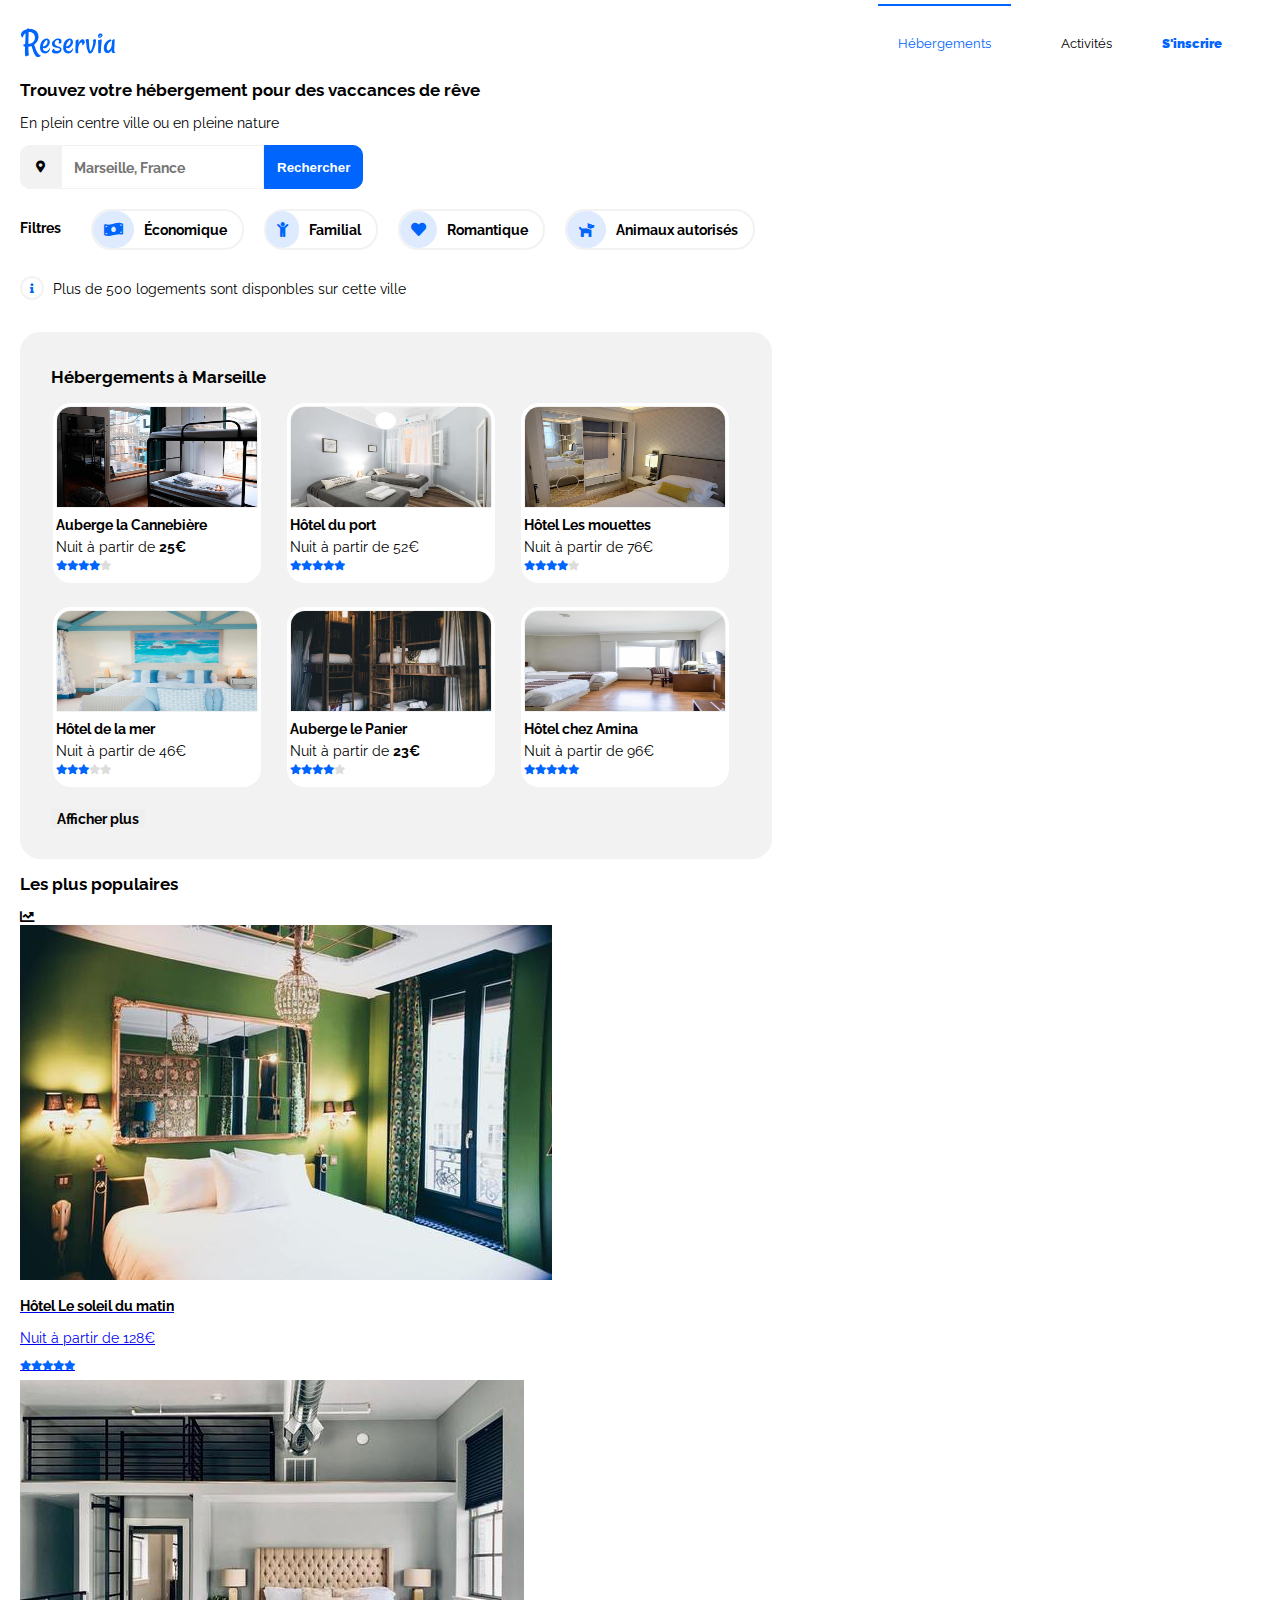
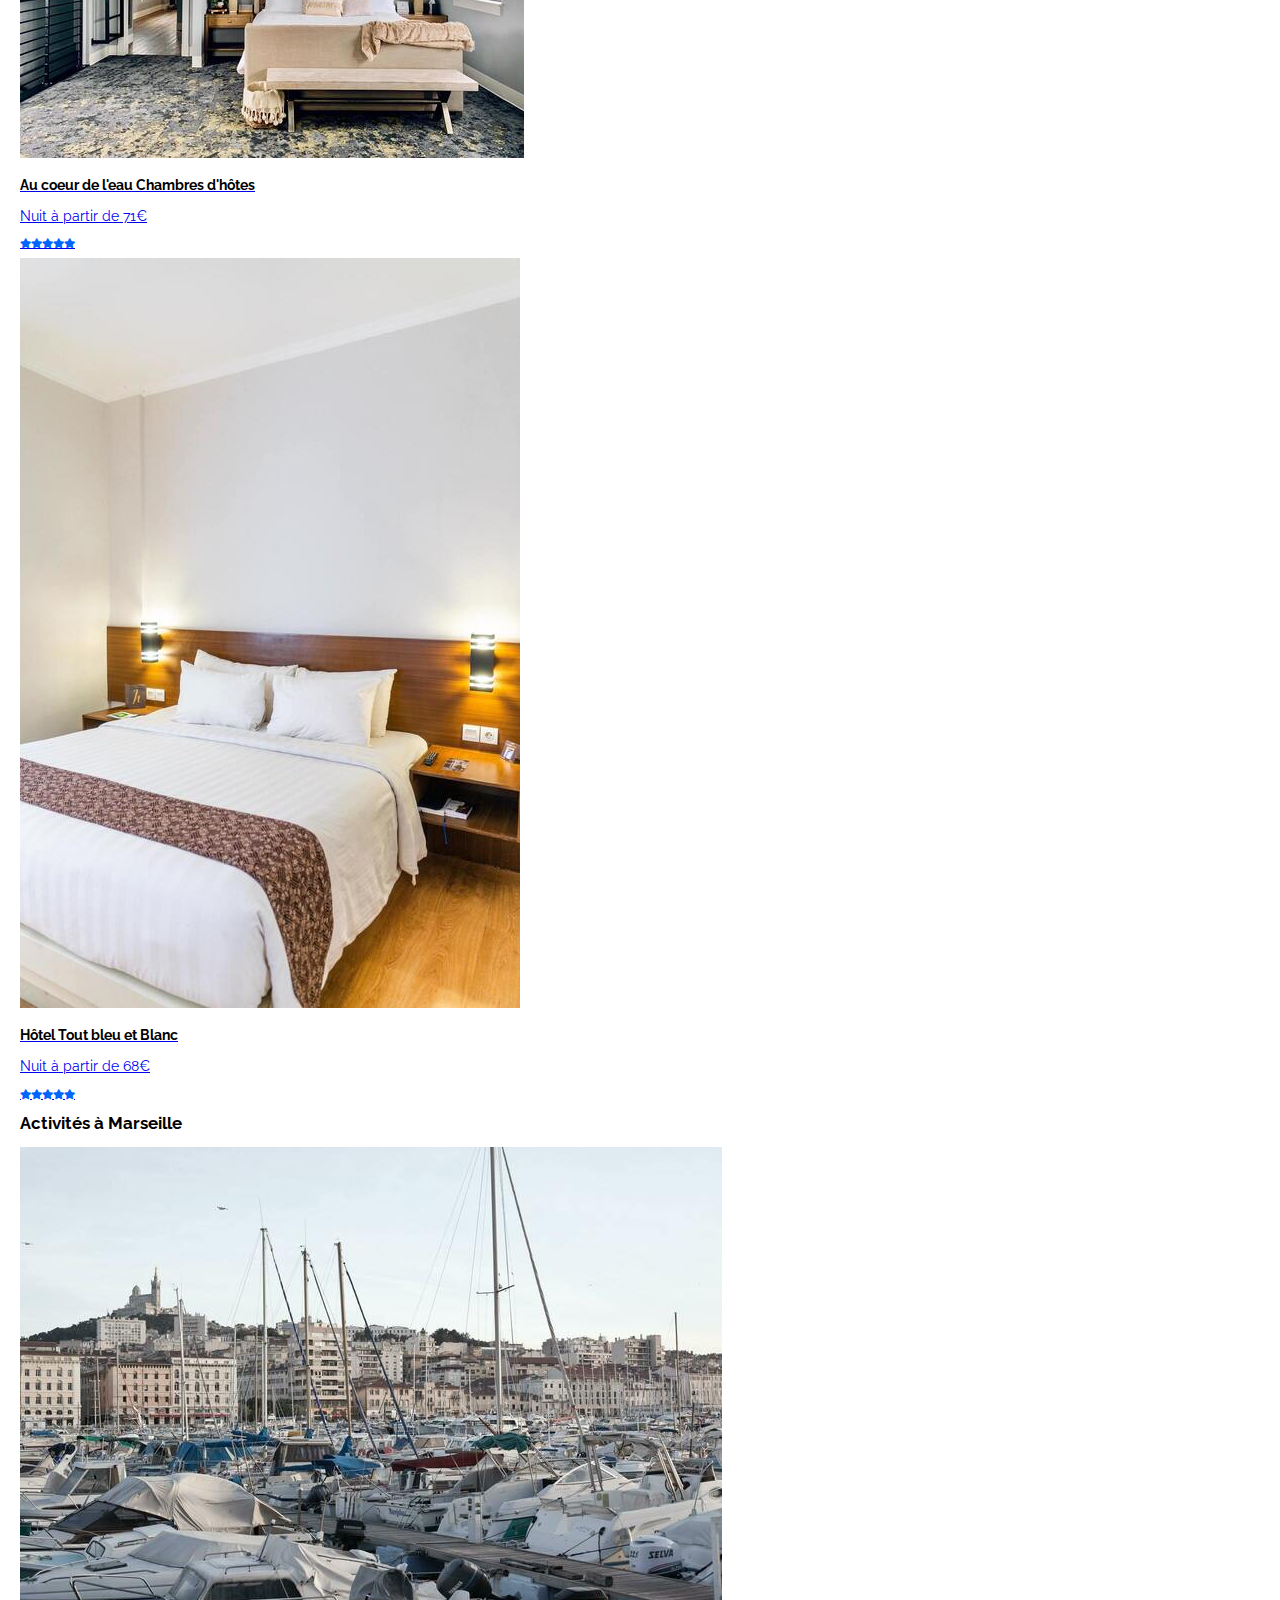
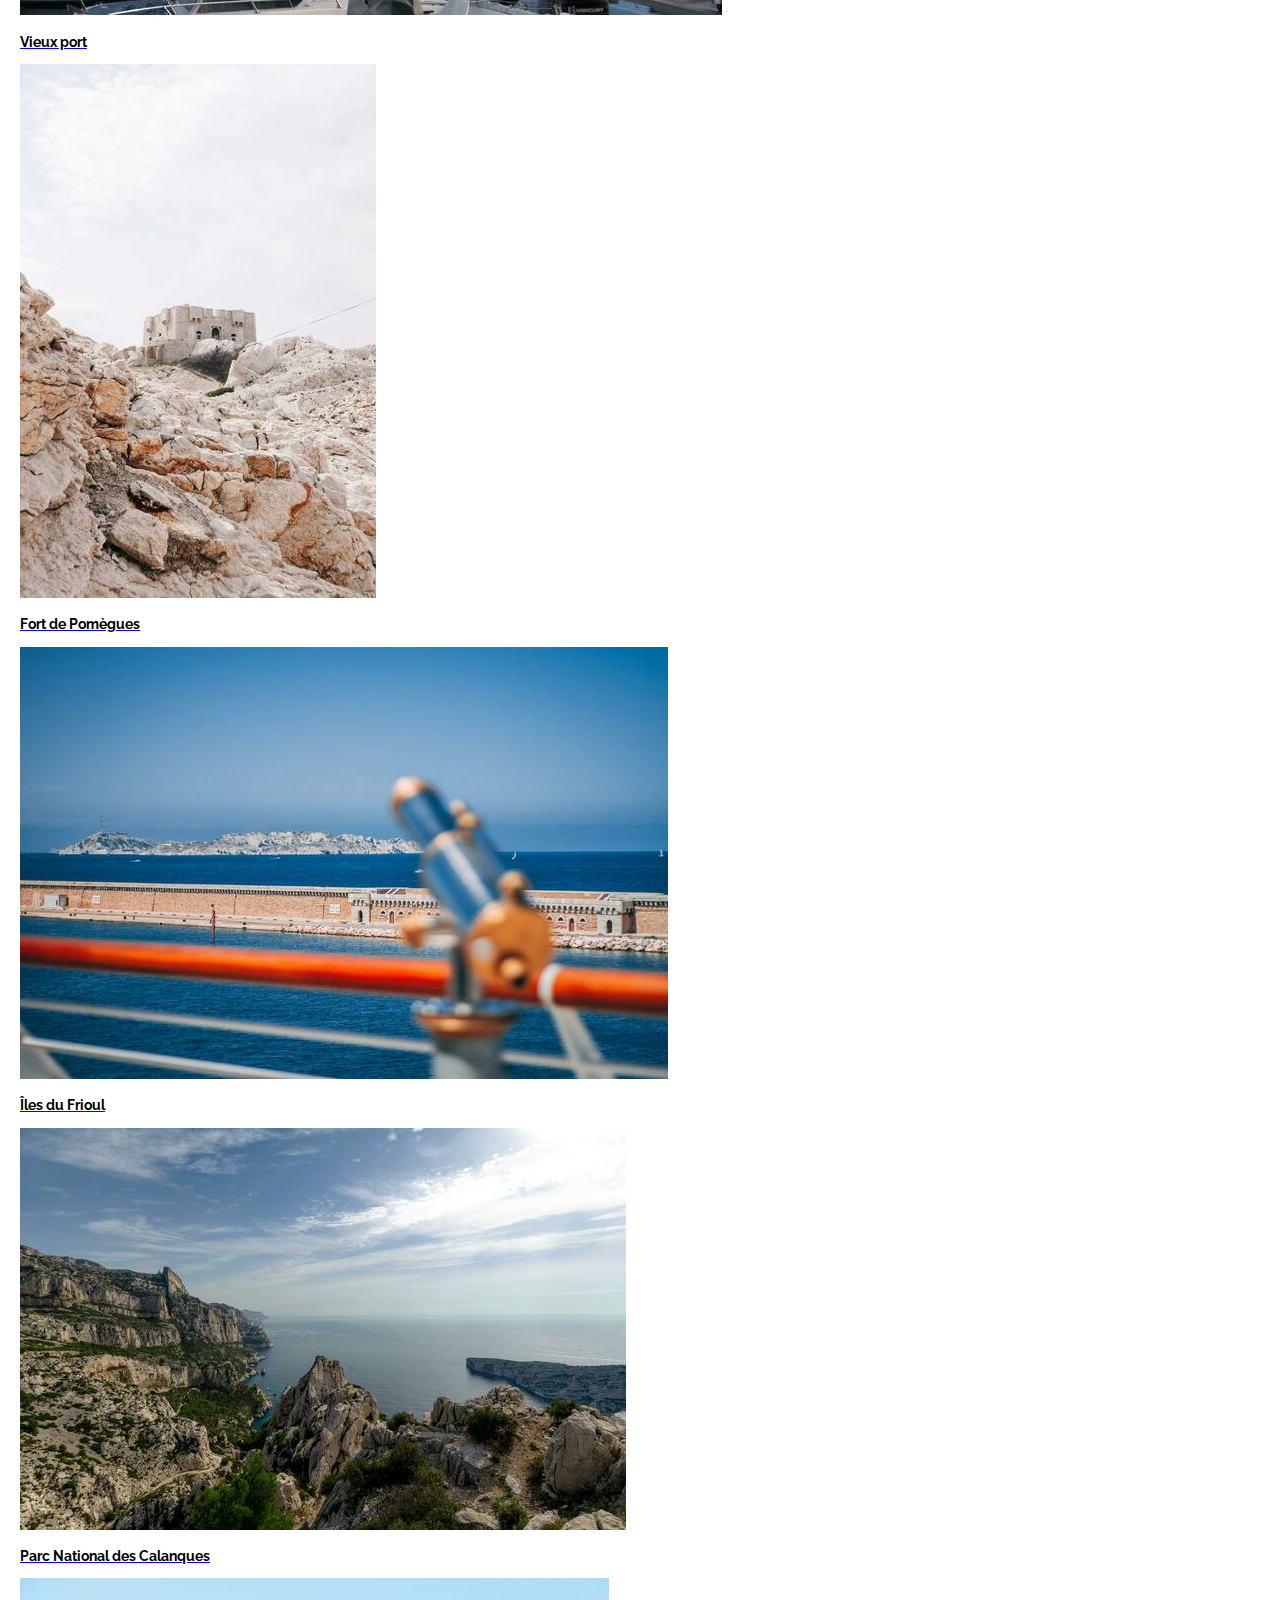
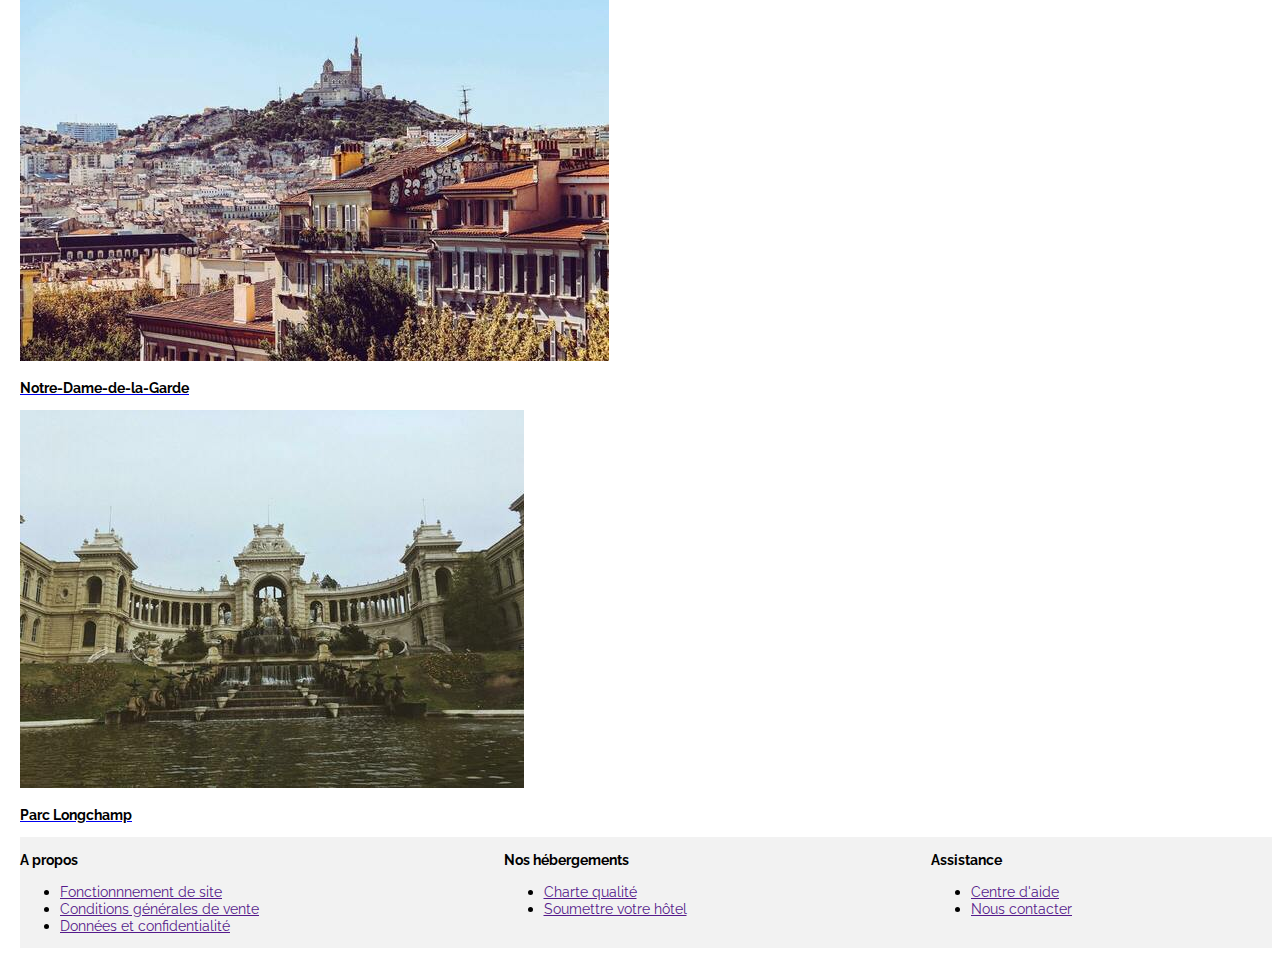
==== Reservia.html @ 2c07a1cc "modification css main" ====
<!DOCTYPE html>
<html lang="en">

<head>
	<meta charset="UTF-8">
	<meta http-equiv="X-UA-Compatible" content="IE=edge">
	<meta name="viewport" content="width=device-width, initial-scale=1.0">
	<link rel="stylesheet" href="https://fonts.googleapis.com/css2?family=Raleway:wght@400;700&display=swap">
	<link rel="stylesheet" href="/Reservia.css">
	<link rel="stylesheet" href="https://cdnjs.cloudflare.com/ajax/libs/font-awesome/5.15.3/css/all.min.css">

	<title>Reservia</title>
</head>

<body>
	<div class="corps">
		<!--cette balise va contenir ma navigation et ma section recherche-->
		<header>
			<nav>
				<a id="logo" href="#">
					<img src="images/logo/Reservia.svg" alt="logo-reservia" />
				</a>
				<ul>
					<li><a class="hebergements" href="#hebergements-a-marseille"> Hébergements </a></li>
					<li><a class="activites" href="#activites-a-marseille">Activités</a></li>
					<li><a class="subscribe" href="#"><strong>S'inscrire</strong></a></li>
				</ul>
			</nav>

			<section class="recherche">
				<h1>Trouvez votre hébergement pour des vaccances de rêve</h1>
				<p>En plein centre ville ou en pleine nature</p>
				<form class="formulaire" action="#">
					<i class="fas fa-map-marker-alt"></i>
					<input type="text" placeholder="Marseille, France">
					<button type="button">Rechercher</button>
				</form>
				<div class="filtres">
					<h2>Filtres</h2>
					<div class="formulaire-filtre">
						<button class="link-filtre" type="button">
							<i class="fas fa-money-bill-wave"></i>
							<span> &Eacute;conomique</span>
						</button>
						<button class="link-filtre" type="button">
							<i class="fas fa-child"></i>
							<span> Familial</span>
						</button>
						<button class="link-filtre" type="button">
							<i class="fas fa-heart"></i>
							<span> Romantique</span>
						</button>
						<button class="link-filtre" type="button">
							<i class="fas fa-dog"></i>
							<span>Animaux autorisés </span>
						</button>
					</div>
				</div>
				<div class="info">
					<i class="fas fa-info"></i>
					<p> Plus de 500 logements sont disponbles sur cette ville</p>
				</div>
			</section>
		</header>

		<!--cette balise va contenir mes hotels-->
		<main>
			<div class="les-hotels">
				<section class="hebergements-marseille">
					<h2 id="hebergements-a-marseille">Hébergements à Marseille</h2>
					<div class="hebergements-marseille-cartes">
						<a class="hebergements-marseille-item" href="#">
							<img src="images/hebergements/4_small/marcus-loke-WQJvWU_HZFo-unsplash.jpg"
								alt="auberge la cannebiere" />
							<div class="hebergements-marseille-contenu">
								<h3>Auberge la Cannebière</h3>
								<p>Nuit à partir de <strong>25€</strong></p>
								<div class="notation">
									<i class="fas fa-star"></i>
									<i class="fas fa-star"></i>
									<i class="fas fa-star"></i>
									<i class="fas fa-star"></i>
									<div class="link-notation">
										<i class="fas fa-star"></i>
									</div>
								</div>
							</div>
						</a>

						<a class="hebergements-marseille-item" href="#">
							<img src="images/hebergements/4_small/fred-kleber-gTbaxaVLvsg-unsplash.jpg"
								alt="hotel du port">

							<div class="hebergements-marseille-contenu">
								<h3>Hôtel du port </h3>
								<p>Nuit à partir de 52€</p>
								<div class="notation">
									<i class="fas fa-star"></i>
									<i class="fas fa-star"></i>
									<i class="fas fa-star"></i>
									<i class="fas fa-star"></i>
									<i class="fas fa-star"></i>
								</div>
							</div>
						</a>

						<a class="hebergements-marseille-item" href="#">
							<img src="images/hebergements/4_small/reisetopia-B8WIgxA_PFU-unsplash.jpg"
								alt="hotel les mouettes">
							<div class="hebergements-marseille-contenu">
								<h3>Hôtel Les mouettes</h3>
								<p>Nuit à partir de 76€</p>
								<div class="notation">
									<i class="fas fa-star"></i>
									<i class="fas fa-star"></i>
									<i class="fas fa-star"></i>
									<i class="fas fa-star"></i>
									<div class="link-notation">
										<i class="fas fa-star"></i>
									</div>
								</div>
							</div>
						</a>
						<a class="hebergements-marseille-item" href="#">
							<img src="images/hebergements/4_small/annie-spratt-Eg1qcIitAuA-unsplash.jpg"
								alt="hotel la mer">
							<div class="hebergements-marseille-contenu">
								<h3>Hôtel de la mer</h3>
								<p>Nuit à partir de 46€</p>
								<div class="notation">
									<i class="fas fa-star"></i>
									<i class="fas fa-star"></i>
									<i class="fas fa-star"></i>
									<div class="link-notation">
										<i class="fas fa-star"></i>
										<i class="fas fa-star"></i>
									</div>
								</div>
							</div>
						</a>
						<a class="hebergements-marseille-item" href="#">
							<img src="images/hebergements/4_small/nicate-lee-kT-ZyaiwBe0-unsplash.jpg"
								alt="auberge le panier">
							<div class="hebergements-marseille-contenu">
								<h3>Auberge le Panier</h3>
								<p>Nuit à partir de <strong>23€</strong></p>
								<div class="notation">
									<i class="fas fa-star"></i>
									<i class="fas fa-star"></i>
									<i class="fas fa-star"></i>
									<i class="fas fa-star"></i>
									<div class="link-notation">
										<i class="fas fa-star"></i>
									</div>
								</div>
							</div>
						</a>
						<a class="hebergements-marseille-item" href="#">
							<img src="images/hebergements/4_small/febrian-zakaria-M6S1WvfW68A-unsplash.jpg"
								alt="hotel amina">
							<div class="hebergements-marseille-contenu">
								<h3>Hôtel chez Amina</h3>
								<p>Nuit à partir de 96€</p>
								<div class="notation">
									<i class="fas fa-star"></i>
									<i class="fas fa-star"></i>
									<i class="fas fa-star"></i>
									<i class="fas fa-star"></i>
									<i class="fas fa-star"></i>
								</div>
							</div>
						</a>
					</div>
					<button class="afficher" type="button"> Afficher plus </button>
				</section>

				<aside class="populaires">
					<h2>Les plus populaires</h2>
					<i class="fas fa-chart-line"></i><br>
					<a class="populaires_item" href="#">
						<img src="images/hebergements/4_small/emile-guillemot-Bj_rcSC5XfE-unsplash.jpg"
							alt="soleil du matin">
						<div class="populaires-contenu">
							<h3>Hôtel Le soleil du matin</h3>
							<p>Nuit à partir de 128€</p>
							<div class="notation">
								<i class="fas fa-star"></i>
								<i class="fas fa-star"></i>
								<i class="fas fa-star"></i>
								<i class="fas fa-star"></i>
								<i class="fas fa-star"></i>
							</div>
						</div>
					</a>
					<a class="populaires_item" href="#">
						<img src="images/hebergements/4_small/aw-creative-VGs8z60yT2c-unsplash.jpg"
							alt="coeur de l'eau chambres">
						<div class="populaires-contenu">
							<h3>Au coeur de l'eau Chambres d'hôtes</h3>
							<p>Nuit à partir de 71€</p>
							<div class="notation">
								<i class="fas fa-star"></i>
								<i class="fas fa-star"></i>
								<i class="fas fa-star"></i>
								<i class="fas fa-star"></i>
								<i class="fas fa-star"></i>
							</div>
						</div>
					</a>
					<a class="populaires_item" href="#">
						<img src="images/hebergements/4_small/febrian-zakaria-sjvU0THccQA-unsplash.jpg"
							alt="hotel bleu et blanc">
						<div class="populaires-contenu">
							<h3>Hôtel Tout bleu et Blanc</h3>
							<P>Nuit à partir de 68€</P>
							<div class="notation">
								<i class="fas fa-star"></i>
								<i class="fas fa-star"></i>
								<i class="fas fa-star"></i>
								<i class="fas fa-star"></i>
								<i class="fas fa-star"></i>
							</div>
						</div>
					</a>
				</aside>
			</div>

			<section class="activites-marseille">
				<h2 id="activites-a-marseille">Activités à Marseille</h2>
				<div class="activites-marseille-cartes">
					<a class="activites-marseille-item" href="#">
						<img src="images/activites/4_small/reno-laithienne-QUgJhdY5Fyk-unsplash.jpg" alt="vieux port">
						<h3>Vieux port</h3>
					</a>
					<a class="activites-marseille-item" href="#">
						<img src="images/activites/4_small/paul-hermann-QFTrLdQIRhI-unsplash.jpg"
							alt="fort de pomegues">
						<h3>Fort de Pomègues</h3>
					</a>
					<a class="activites-marseille-item" href="#">
						<img src="images/activites/4_small/kevin-hikari-rV_Qd1l-VXg-unsplash.jpg" alt="iles du frioul">
						<h3>Îles du Frioul</h3>
					</a>
					<a class="activites-marseille-item" href="#"><img
							src="images/activites/4_small/kilyan-sockalingum-NR8-cBCN3aI-unsplash.jpg"
							alt="parc des calanques">
						<h3>Parc National des Calanques</h3>
					</a>
					<a class="activites-marseille-item" href="#">
						<img src="images/activites/4_small/florian-wehde-xW9e8gdotxI-unsplash.jpg"
							alt="dame de la garde">
						<h3>Notre-Dame-de-la-Garde</h3>
					</a>
					<a class="activites-marseille-item" href="#">
						<img src="images/activites/4_small/lena-paulin-wH2-EJoDcV0-unsplash.jpg" alt="parc longchamp">
						<h3>Parc Longchamp</h3>
					</a>
				</div>
			</section>
		</main>


		<footer>
			<div class="a-propos">
				<h3>A propos</h3>
				<ul>
					<li><a href="">Fonctionnnement de site</a></li>
					<li><a href="">Conditions générales de vente</a></li>
					<li><a href="">Données et confidentialité</a></li>
				</ul>
			</div>
			<div class="nos-hebergements">
				<h3> Nos hébergements</h3>
				<ul>
					<li><a href="">Charte qualité</a></li>
					<li><a href="">Soumettre votre hôtel</a></li>
				</ul>
			</div>
			<div class="assistance">
				<h3>Assistance</h3>
				<ul>
					<li><a href="">Centre d'aide</a></li>
					<li><a href="">Nous contacter</a></li>
				</ul>
			</div>
		</footer>
	</div>
</body>

</html>
---- Reservia.css ----
/*definition de la police*/
body
{
    font-family: 'Raleway', sans-serif;
    font-size: 0.9em;
    margin-left: 20px;
    width: ;
}
 
/*header*/
nav
{
  display: flex;
  justify-content: space-between;
  margin-top: 20px;
}

nav ul
{ 
    list-style-type:none;
    display: flex;
}
nav li
{   
    margin-right: 50px;
}
.hebergements
{   
    font-size: 0.9em;
    color:  #0065FC ;
    text-decoration: none;
    border-top: solid #0065FC 2px;
    padding: 30px 20px 0px 20px;     
}
.activites
{ 
     font-size: 0.9em;
     color: black;
     text-decoration: none;
}
.subscribe
{   
    font-size: 0.9em;
    color:  #0065FC;
    font-weight: bold;
    text-decoration: none;
}
h1, h2
{   color: black;
    font-size: 1.2em;
}
 header h2, h3
{
    color: black;
    font-size: 1em;
}
.formulaire
{
    display: flex;
    justify-content:start;
}
.formulaire i
{   
     font-size: 12px;
     border: solid 1px #F2F2F2;
     border-radius: 10px 0px 0px 10px;
     padding: 15px;
     background-color: #F2F2F2;
     margin-right: 0px;
}
.recherche input
{   font-family: 'Raleway', sans-serif;
    font-size: 1em;
    font-weight: bold;
    border: solid 1px #F2F2F2;
    border-radius: 0px;
    padding: 12px;
    color: black; 
}
.formulaire button
{   font-weight: bold;
    color: white;
    border: 1px solid #0065FC; 
    border-radius: 0px 10px 10px 0px;
    background-color: #0065FC;
    padding: 12px;
}
.filtres
{
    display: flex;
    justify-content: start;
    margin-top: 20px;    
}
header h2
{
    margin-top:10px;
    margin-right: 30px;
}
.formulaire-filtre
{
   display: flex;
   justify-content: flex-start;  
 
}
.formulaire-filtre :hover
{
   color:darkmagenta;
   background-color:powderblue;
}

.formulaire-filtre i
{
    font-size: 15px;
    color:  #0065FC;
    border: solid 1px  #DEEBFF;
    border-radius: 20px;
    padding: 10px;
    background-color: #DEEBFF;   
}

.link-filtre 
{  
    font-family: 'Raleway', sans-serif;
    display: flex;
    margin-right: 20px;
    font-weight: bold;
    font-size: 1em;
    background-color: white;
    border: 2px solid #F2F2F2  ;
    border-radius: 20px; 
    padding: 0px;    
}
.link-filtre span
{
    padding: 10px 15px 10px 10px;
}

.info i
{  
     display: inline-block;
     vertical-align: bottom;
     margin-right: 5px;
     margin-bottom: 12px;
    color: #0065FC;
    font-size: 10px;
    border: 2px #F2F2F2 solid; 
    border-radius: 20px;
    padding: 5px 8px 5px 8px;  
}
.info p
{
    display: inline-block;
    vertical-align: bottom;
    margin-top: 30px;
}

/*main*/
.hebergements-marseille
{   margin-top: 20px;
    border: 1px #F2F2F2 solid;
    border-radius: 20px;
    width: 700px;
    background-color:  #F2F2F2;
    padding: 20px 20px 30px 30px;

}
.hebergements-marseille-cartes
{
    display: flex;
    flex-wrap: wrap;
    justify-content: space-between;
    align-content: space-between;
    width: 700px;
}
.afficher
{   font-family: 'Raleway', sans-serif;
    font-weight: bold;
    border: none;
    font-size: 1em;
}
.hebergements-marseille-item
{   
    margin-right: 20px;
    text-decoration: none;
    border: solid 2px #F2F2F2;
    border-radius: 20px;
    padding: 3px;
    margin-bottom: 20px;
    background-color: white;

}
.hebergements-marseille-item img
{
    width: 200px;
    height: 100px;
    border: 1px #F2F2F2 solid;
    border-radius: 15px 15px 0px 0px;

}
.hebergements-marseille-contenu
{   
    font-family: 'Raleway', sans-serif;;
    color: black;
}
.hebergements-marseille-contenu h3
{  
    margin-top: 5px;
    margin-bottom: 5px;
}
.hebergements-marseille-contenu p
{   
    margin-top: 5px;
    margin-bottom: 5px;
}
.notation
{   display: flex;
    justify-content: flex-start;
    margin-bottom: 10px;
    color:#0065FC;
    font-size: 10px;
}
.link-notation
{   display: flex;
    justify-content: flex-start;
    color: #dddddd;  
}

/*footer*/
footer
{  
    background-color: #F2F2F2;
    display: flex;
    justify-content: space-between;
    align-items:flex-start;
    padding-right: 200px;
}
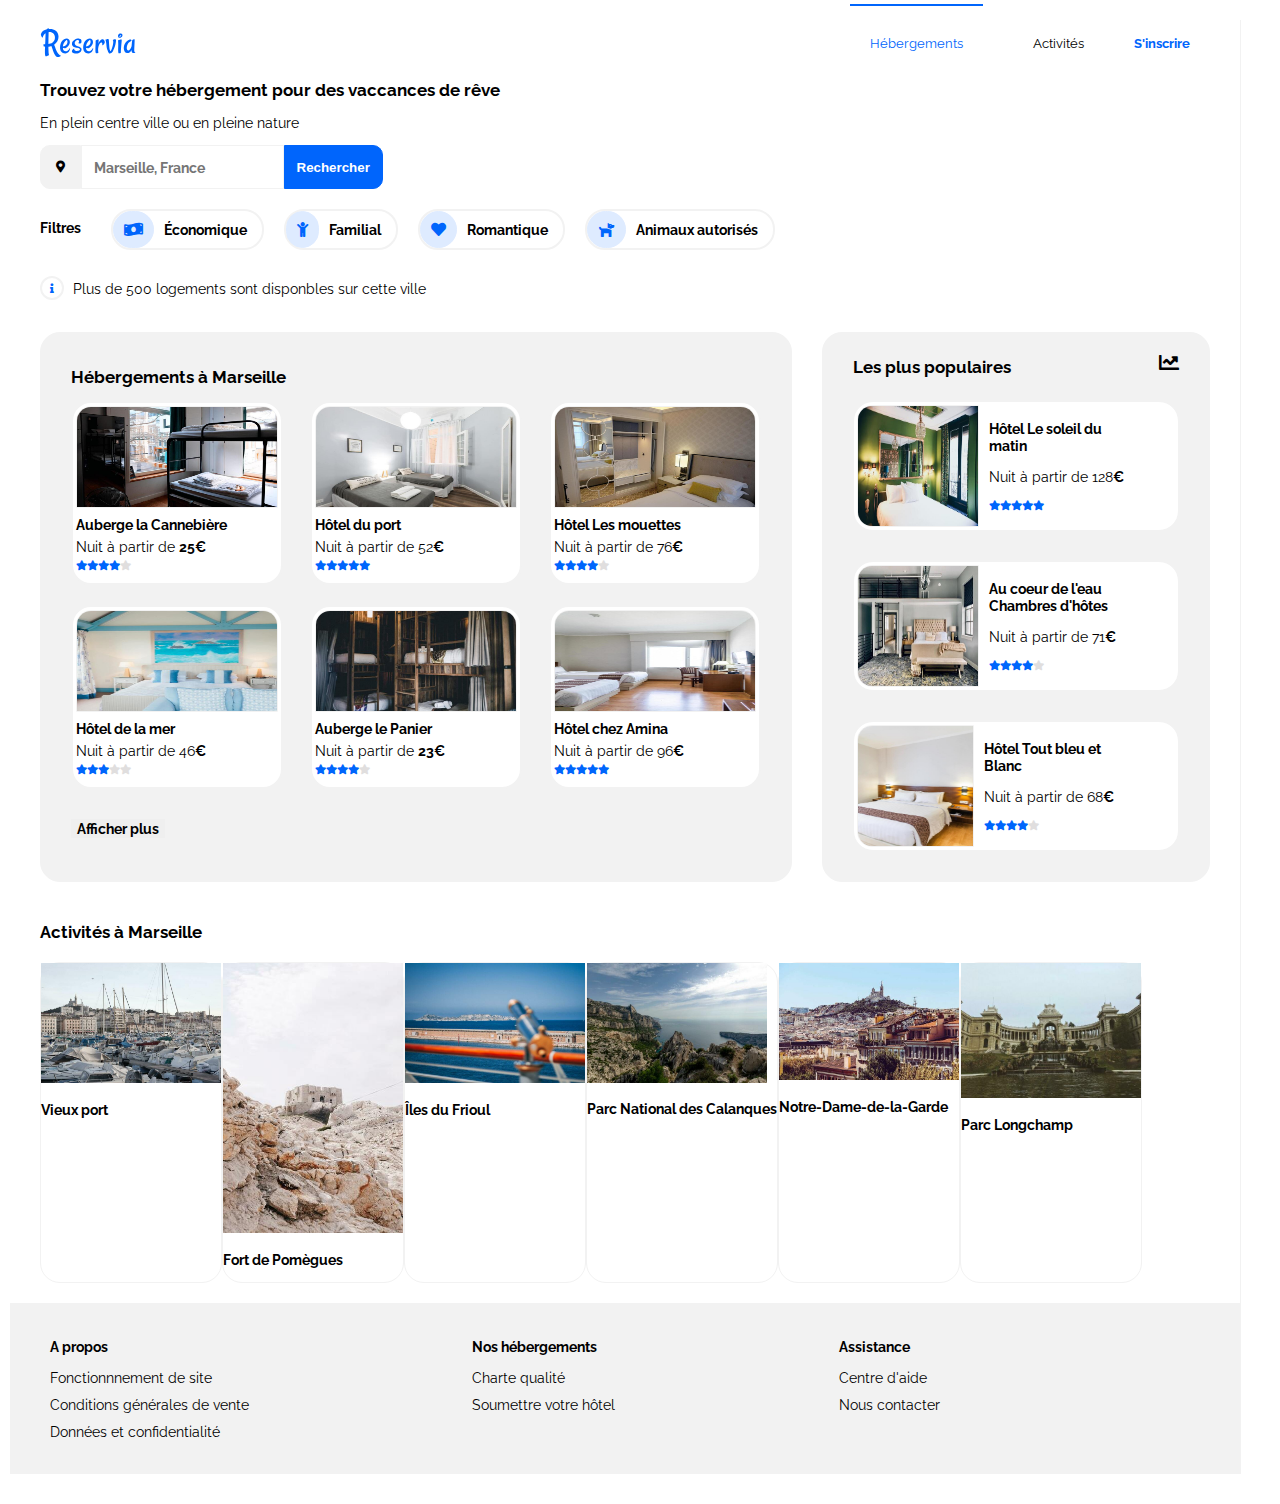
==== commit aab61d56: "modification css footer" ====
--- a/Reservia.html
+++ b/Reservia.html
@@ -93,7 +93,7 @@
 
 							<div class="hebergements-marseille-contenu">
 								<h3>Hôtel du port </h3>
-								<p>Nuit à partir de 52€</p>
+								<p>Nuit à partir de 52<strong>€</strong></p>
 								<div class="notation">
 									<i class="fas fa-star"></i>
 									<i class="fas fa-star"></i>
@@ -109,7 +109,7 @@
 								alt="hotel les mouettes">
 							<div class="hebergements-marseille-contenu">
 								<h3>Hôtel Les mouettes</h3>
-								<p>Nuit à partir de 76€</p>
+								<p>Nuit à partir de 76<strong>€</strong></p>
 								<div class="notation">
 									<i class="fas fa-star"></i>
 									<i class="fas fa-star"></i>
@@ -126,7 +126,7 @@
 								alt="hotel la mer">
 							<div class="hebergements-marseille-contenu">
 								<h3>Hôtel de la mer</h3>
-								<p>Nuit à partir de 46€</p>
+								<p>Nuit à partir de 46<strong>€</strong></p>
 								<div class="notation">
 									<i class="fas fa-star"></i>
 									<i class="fas fa-star"></i>
@@ -160,7 +160,7 @@
 								alt="hotel amina">
 							<div class="hebergements-marseille-contenu">
 								<h3>Hôtel chez Amina</h3>
-								<p>Nuit à partir de 96€</p>
+								<p>Nuit à partir de 96<strong>€</strong></p>
 								<div class="notation">
 									<i class="fas fa-star"></i>
 									<i class="fas fa-star"></i>
@@ -175,14 +175,16 @@
 				</section>
 
 				<aside class="populaires">
-					<h2>Les plus populaires</h2>
-					<i class="fas fa-chart-line"></i><br>
-					<a class="populaires_item" href="#">
+					<div class="link-populaires">
+						<h2>Les plus populaires</h2>
+						<i class="fas fa-chart-line"></i>
+					</div>
+					<a class="populaires-item" href="#">
 						<img src="images/hebergements/4_small/emile-guillemot-Bj_rcSC5XfE-unsplash.jpg"
 							alt="soleil du matin">
 						<div class="populaires-contenu">
 							<h3>Hôtel Le soleil du matin</h3>
-							<p>Nuit à partir de 128€</p>
+							<p>Nuit à partir de 128<strong>€</strong></p>
 							<div class="notation">
 								<i class="fas fa-star"></i>
 								<i class="fas fa-star"></i>
@@ -192,33 +194,37 @@
 							</div>
 						</div>
 					</a>
-					<a class="populaires_item" href="#">
+					<a class="populaires-item" href="#">
 						<img src="images/hebergements/4_small/aw-creative-VGs8z60yT2c-unsplash.jpg"
 							alt="coeur de l'eau chambres">
 						<div class="populaires-contenu">
 							<h3>Au coeur de l'eau Chambres d'hôtes</h3>
-							<p>Nuit à partir de 71€</p>
+							<p>Nuit à partir de 71<strong>€</strong></p>
 							<div class="notation">
 								<i class="fas fa-star"></i>
 								<i class="fas fa-star"></i>
 								<i class="fas fa-star"></i>
 								<i class="fas fa-star"></i>
-								<i class="fas fa-star"></i>
+								<div class="link-notation">
+									<i class="fas fa-star"></i>
+								</div>
 							</div>
 						</div>
 					</a>
-					<a class="populaires_item" href="#">
+					<a class="populaires-item" href="#">
 						<img src="images/hebergements/4_small/febrian-zakaria-sjvU0THccQA-unsplash.jpg"
 							alt="hotel bleu et blanc">
 						<div class="populaires-contenu">
 							<h3>Hôtel Tout bleu et Blanc</h3>
-							<P>Nuit à partir de 68€</P>
+							<P>Nuit à partir de 68<strong>€</strong></P>
 							<div class="notation">
 								<i class="fas fa-star"></i>
 								<i class="fas fa-star"></i>
 								<i class="fas fa-star"></i>
 								<i class="fas fa-star"></i>
-								<i class="fas fa-star"></i>
+								<div class="link-notation">
+									<i class="fas fa-star"></i>
+								</div>
 							</div>
 						</div>
 					</a>
--- a/Reservia.css
+++ b/Reservia.css
@@ -4,7 +4,10 @@
     font-family: 'Raleway', sans-serif;
     font-size: 0.9em;
     margin-left: 20px;
-    width: ;
+    width: 1200px;
+    border-right: 1px solid #F2F2F2; 
+    margin: auto; 
+      
 }
  
 /*header*/
@@ -155,13 +158,26 @@
 }
 
 /*main*/
+.les-hotels
+{
+    display: flex;
+    justify-content: start;
+    
+}
+strong
+{
+    font-weight: bold;
+}
 .hebergements-marseille
-{   margin-top: 20px;
+{  
+    flex: 2;
+    margin-top: 20px;
     border: 1px #F2F2F2 solid;
     border-radius: 20px;
-    width: 700px;
     background-color:  #F2F2F2;
-    padding: 20px 20px 30px 30px;
+    padding: 20px 10px 0px 30px;
+    margin-right: 30px;
+   
 
 }
 .hebergements-marseille-cartes
@@ -170,13 +186,14 @@
     flex-wrap: wrap;
     justify-content: space-between;
     align-content: space-between;
-    width: 700px;
+    
 }
 .afficher
 {   font-family: 'Raleway', sans-serif;
     font-weight: bold;
     border: none;
     font-size: 1em;
+    margin-top: 10px;
 }
 .hebergements-marseille-item
 {   
@@ -187,6 +204,7 @@
     padding: 3px;
     margin-bottom: 20px;
     background-color: white;
+    color: black;
 
 }
 .hebergements-marseille-item img
@@ -196,11 +214,6 @@
     border: 1px #F2F2F2 solid;
     border-radius: 15px 15px 0px 0px;
 
-}
-.hebergements-marseille-contenu
-{   
-    font-family: 'Raleway', sans-serif;;
-    color: black;
 }
 .hebergements-marseille-contenu h3
 {  
@@ -222,15 +235,113 @@
 .link-notation
 {   display: flex;
     justify-content: flex-start;
-    color: #dddddd;  
-}
+    color:  #e0dede;
+}
+.populaires
+{ 
+ flex: 1;
+ border: solid 1px  #F2F2F2;
+ border-radius: 20px;
+ background-color:  #F2F2F2;
+ padding: 10px 0px 0px 30px;
+ margin-top: 20px;
+ margin-right: 30px;
+ 
+}
+.link-populaires
+{
+    display: flex;
+    justify-content: space-between;
+    margin-bottom: 10px;
+}
+.link-populaires i
+{
+  font-size: 20px;
+  margin-top: 10px;
+  margin-right: 30px;
+
+}
+.populaires-item
+{
+    display: flex;
+    justify-content: start;
+    border: 1px solid  #F2F2F2;
+    border-radius: 20px;
+    padding: 3px;
+    background-color: white;
+    text-decoration: none;
+    color: black;
+   margin-bottom: 30px;
+   margin-right: 30px;
+
+}
+.populaires-item img
+{
+ border: 1px solid  #F2F2F2;
+ border-radius:  15px 0px 0px 15px;
+ width: 120px;
+ height: 120px;
+}
+.populaires-contenu
+{
+ margin: 0px 40px 0px 10px;
+}
+
+.populaires-contenu p
+{
+    margin-top: ;
+}
+.activites-marseille
+{
+    margin-top: 40px;
+}
+.activites-marseille-cartes
+{
+    margin-top: 20px;
+    display: flex;
+    justify-content: flex-start;
+    
+}
+.activites-marseille-item
+{
+    border: 1px solid #F2F2F2;
+    border-radius: 20px;
+    text-decoration: none;
+}
+.activites-marseille-item img
+{
+    width: 180px;
+}
+
+
 
 /*footer*/
 footer
-{  
+{   
+    margin-top: 20px;
     background-color: #F2F2F2;
     display: flex;
     justify-content: space-between;
-    align-items:flex-start;
-    padding-right: 200px;
-}
+    padding: 20px 300px 20px 40px;
+    margin-bottom: 30px;
+    margin-left: -30px;
+
+}
+footer ul
+{
+    list-style-type: none;
+    margin-left: -40px;
+   
+}
+footer a 
+{
+    color: black;
+    text-decoration: none;
+}
+
+footer li
+{ 
+  margin-top: 10px;
+}
+
+
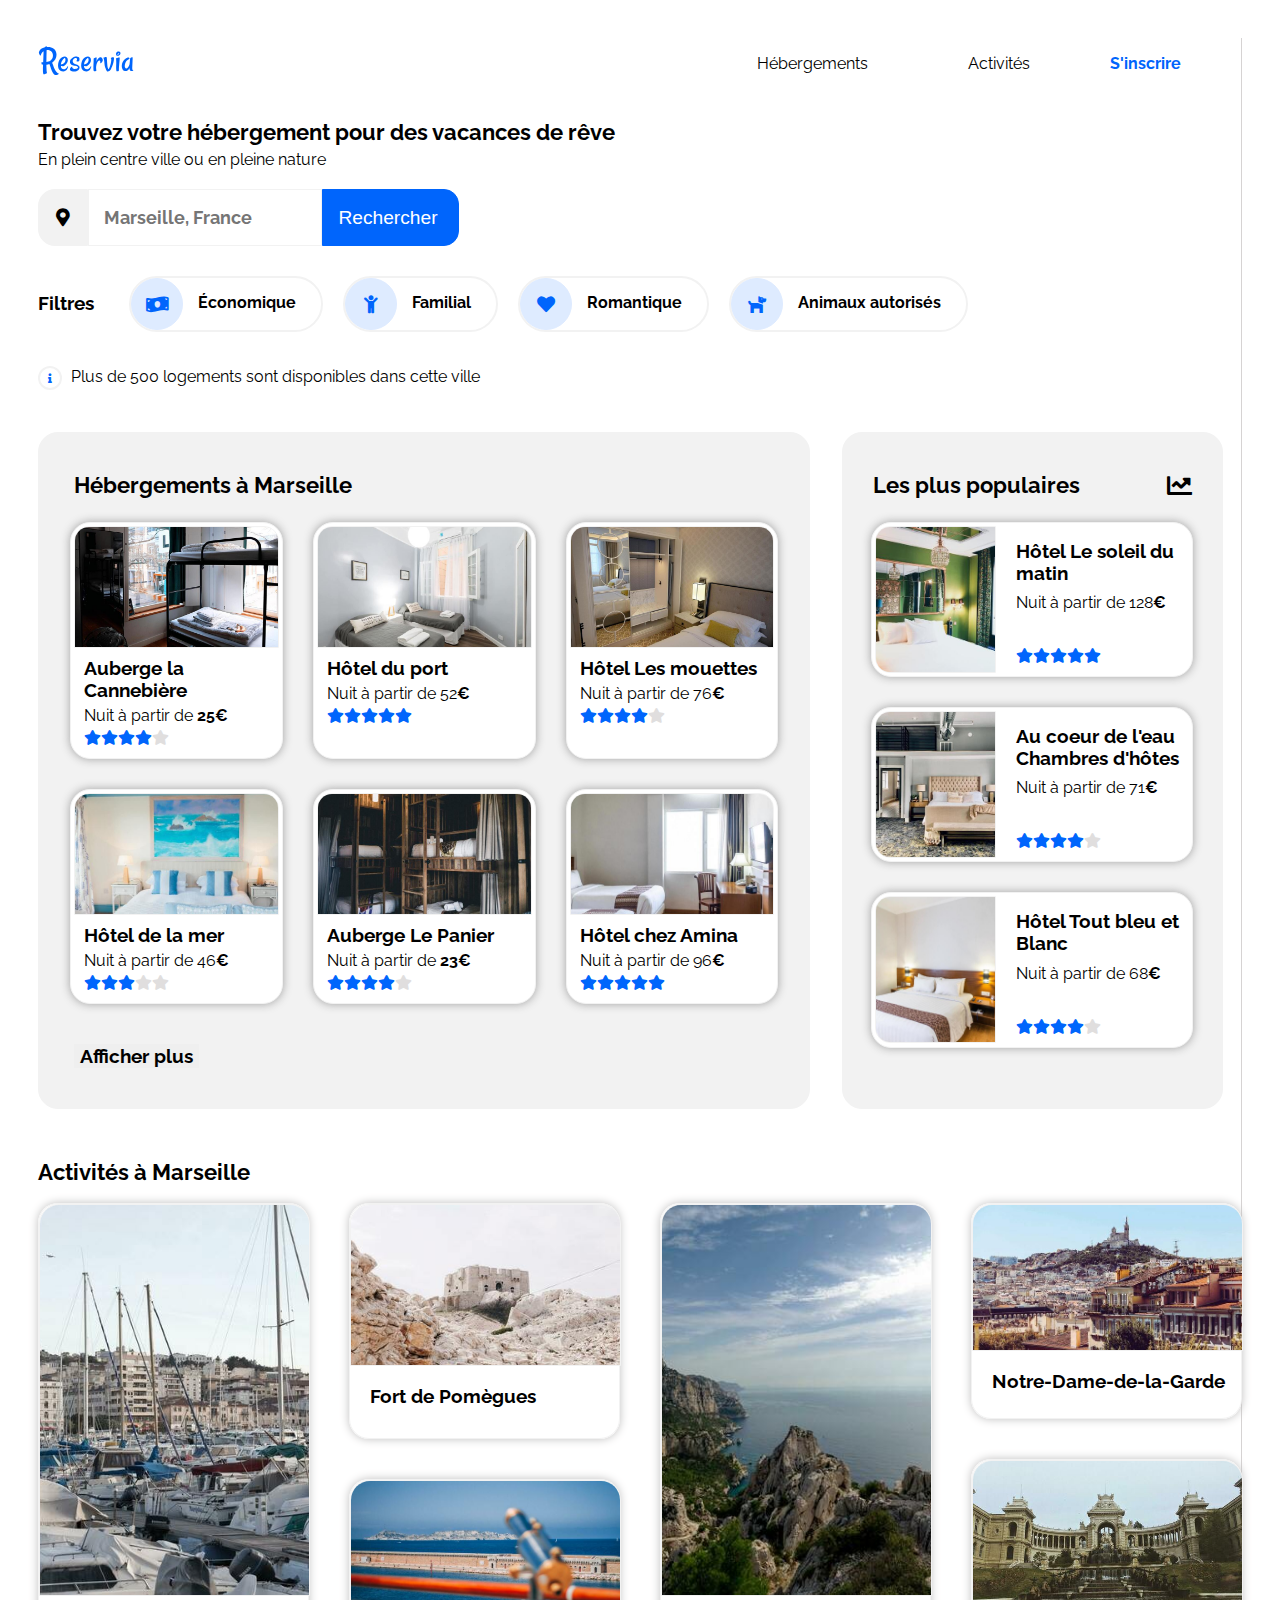
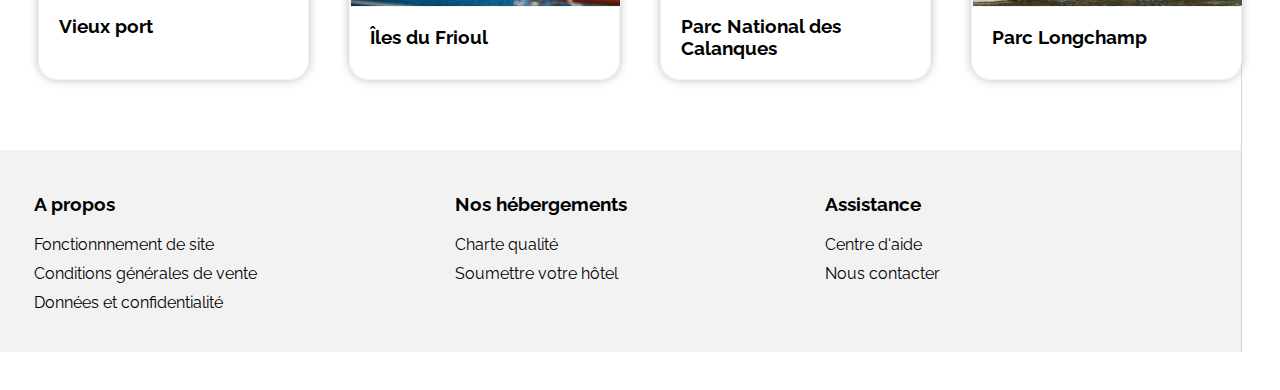
==== commit 0043887c: "fin problem nav iphone" ====
--- a/Reservia.html
+++ b/Reservia.html
@@ -21,19 +21,26 @@
 					<img src="images/logo/Reservia.svg" alt="logo-reservia" />
 				</a>
 				<ul>
-					<li><a class="hebergements" href="#hebergements-a-marseille"> Hébergements </a></li>
-					<li><a class="activites" href="#activites-a-marseille">Activités</a></li>
+					<li><a class="link-hebergements" href="#hebergements-a-marseille"> Hébergements </a></li>
+					<li><a class="link-activites" href="#activites-a-marseille">Activités</a></li>
 					<li><a class="subscribe" href="#"><strong>S'inscrire</strong></a></li>
 				</ul>
 			</nav>
 
 			<section class="recherche">
-				<h1>Trouvez votre hébergement pour des vaccances de rêve</h1>
-				<p>En plein centre ville ou en pleine nature</p>
+				<div class="link-recherche">
+					<h1>Trouvez votre hébergement pour des vacances de rêve</h1>
+					<p>En plein centre ville ou en pleine nature</p>
+				</div>
 				<form class="formulaire" action="#">
-					<i class="fas fa-map-marker-alt"></i>
+					<div class= "location-icon">
+					     <i class="fas fa-map-marker-alt"></i>
+				    </div>
 					<input type="text" placeholder="Marseille, France">
 					<button type="button">Rechercher</button>
+					<div class="search-icon">
+						<i class="fas fa-search"></i>
+					</div>
 				</form>
 				<div class="filtres">
 					<h2>Filtres</h2>
@@ -58,7 +65,7 @@
 				</div>
 				<div class="info">
 					<i class="fas fa-info"></i>
-					<p> Plus de 500 logements sont disponbles sur cette ville</p>
+					<p> Plus de 500 logements sont disponibles dans cette ville</p>
 				</div>
 			</section>
 		</header>
@@ -142,7 +149,7 @@
 							<img src="images/hebergements/4_small/nicate-lee-kT-ZyaiwBe0-unsplash.jpg"
 								alt="auberge le panier">
 							<div class="hebergements-marseille-contenu">
-								<h3>Auberge le Panier</h3>
+								<h3>Auberge Le Panier</h3>
 								<p>Nuit à partir de <strong>23€</strong></p>
 								<div class="notation">
 									<i class="fas fa-star"></i>
@@ -179,88 +186,100 @@
 						<h2>Les plus populaires</h2>
 						<i class="fas fa-chart-line"></i>
 					</div>
-					<a class="populaires-item" href="#">
-						<img src="images/hebergements/4_small/emile-guillemot-Bj_rcSC5XfE-unsplash.jpg"
-							alt="soleil du matin">
-						<div class="populaires-contenu">
-							<h3>Hôtel Le soleil du matin</h3>
-							<p>Nuit à partir de 128<strong>€</strong></p>
-							<div class="notation">
-								<i class="fas fa-star"></i>
-								<i class="fas fa-star"></i>
-								<i class="fas fa-star"></i>
-								<i class="fas fa-star"></i>
-								<i class="fas fa-star"></i>
-							</div>
-						</div>
-					</a>
-					<a class="populaires-item" href="#">
-						<img src="images/hebergements/4_small/aw-creative-VGs8z60yT2c-unsplash.jpg"
-							alt="coeur de l'eau chambres">
-						<div class="populaires-contenu">
-							<h3>Au coeur de l'eau Chambres d'hôtes</h3>
-							<p>Nuit à partir de 71<strong>€</strong></p>
-							<div class="notation">
-								<i class="fas fa-star"></i>
-								<i class="fas fa-star"></i>
-								<i class="fas fa-star"></i>
-								<i class="fas fa-star"></i>
-								<div class="link-notation">
-									<i class="fas fa-star"></i>
-								</div>
-							</div>
-						</div>
-					</a>
-					<a class="populaires-item" href="#">
-						<img src="images/hebergements/4_small/febrian-zakaria-sjvU0THccQA-unsplash.jpg"
-							alt="hotel bleu et blanc">
-						<div class="populaires-contenu">
-							<h3>Hôtel Tout bleu et Blanc</h3>
-							<P>Nuit à partir de 68<strong>€</strong></P>
-							<div class="notation">
-								<i class="fas fa-star"></i>
-								<i class="fas fa-star"></i>
-								<i class="fas fa-star"></i>
-								<i class="fas fa-star"></i>
-								<div class="link-notation">
-									<i class="fas fa-star"></i>
-								</div>
-							</div>
-						</div>
-					</a>
+					<div class="populaires-cartes">
+						<a class="populaires-item" href="#">
+							<img id="link-img"
+								src="images/hebergements/4_small/emile-guillemot-Bj_rcSC5XfE-unsplash.jpg"
+								alt="soleil du matin">
+							<div class="populaires-contenu">
+								<h3>Hôtel Le soleil du matin</h3>
+								<p>Nuit à partir de 128<strong>€</strong></p>
+								<div class="notation">
+									<i class="fas fa-star"></i>
+									<i class="fas fa-star"></i>
+									<i class="fas fa-star"></i>
+									<i class="fas fa-star"></i>
+									<i class="fas fa-star"></i>
+								</div>
+							</div>
+						</a>
+						<a class="populaires-item" href="#">
+							<img src="images/hebergements/4_small/aw-creative-VGs8z60yT2c-unsplash.jpg"
+								alt="coeur de l'eau chambres">
+							<div class="populaires-contenu">
+								<h3>Au coeur de l'eau Chambres d'hôtes</h3>
+								<p>Nuit à partir de 71<strong>€</strong></p>
+								<div class="notation">
+									<i class="fas fa-star"></i>
+									<i class="fas fa-star"></i>
+									<i class="fas fa-star"></i>
+									<i class="fas fa-star"></i>
+									<div class="link-notation">
+										<i class="fas fa-star"></i>
+									</div>
+								</div>
+							</div>
+						</a>
+						<a class="populaires-item" href="#">
+							<img id="bleu-blanc" src="images/hebergements/4_small/febrian-zakaria-sjvU0THccQA-unsplash.jpg"
+								alt="hotel bleu et blanc">
+							<div class="populaires-contenu">
+								<h3>Hôtel Tout bleu et Blanc</h3>
+								<P>Nuit à partir de 68<strong>€</strong></P>
+								<div class="notation">
+									<i class="fas fa-star"></i>
+									<i class="fas fa-star"></i>
+									<i class="fas fa-star"></i>
+									<i class="fas fa-star"></i>
+									<div class="link-notation">
+										<i class="fas fa-star"></i>
+									</div>
+								</div>
+							</div>
+						</a>
+					</div>
 				</aside>
 			</div>
 
 			<section class="activites-marseille">
 				<h2 id="activites-a-marseille">Activités à Marseille</h2>
 				<div class="activites-marseille-cartes">
-					<a class="activites-marseille-item" href="#">
+					<a class="activites-marseille-port" href="#">
 						<img src="images/activites/4_small/reno-laithienne-QUgJhdY5Fyk-unsplash.jpg" alt="vieux port">
 						<h3>Vieux port</h3>
 					</a>
-					<a class="activites-marseille-item" href="#">
+
+					<a class="activites-marseille-pomegues" href="#">
 						<img src="images/activites/4_small/paul-hermann-QFTrLdQIRhI-unsplash.jpg"
 							alt="fort de pomegues">
 						<h3>Fort de Pomègues</h3>
 					</a>
-					<a class="activites-marseille-item" href="#">
+
+					<a class="activites-marseille-frioul" href="#">
 						<img src="images/activites/4_small/kevin-hikari-rV_Qd1l-VXg-unsplash.jpg" alt="iles du frioul">
 						<h3>Îles du Frioul</h3>
 					</a>
-					<a class="activites-marseille-item" href="#"><img
-							src="images/activites/4_small/kilyan-sockalingum-NR8-cBCN3aI-unsplash.jpg"
+
+
+
+					<a class="activites-marseille-calanques" href="#">
+						<img src="images/activites/4_small/kilyan-sockalingum-NR8-cBCN3aI-unsplash.jpg"
 							alt="parc des calanques">
 						<h3>Parc National des Calanques</h3>
 					</a>
-					<a class="activites-marseille-item" href="#">
+
+
+					<a class="activites-marseille-dame-garde" href="#">
 						<img src="images/activites/4_small/florian-wehde-xW9e8gdotxI-unsplash.jpg"
 							alt="dame de la garde">
 						<h3>Notre-Dame-de-la-Garde</h3>
 					</a>
-					<a class="activites-marseille-item" href="#">
+					<a class="activites-marseille-longchamp" href="#">
 						<img src="images/activites/4_small/lena-paulin-wH2-EJoDcV0-unsplash.jpg" alt="parc longchamp">
 						<h3>Parc Longchamp</h3>
 					</a>
+
+
 				</div>
 			</section>
 		</main>
--- a/Reservia.css
+++ b/Reservia.css
@@ -2,22 +2,18 @@
 body
 {
     font-family: 'Raleway', sans-serif;
-    font-size: 0.9em;
-    margin-left: 20px;
-    width: 1200px;
-    border-right: 1px solid #F2F2F2; 
-    margin: auto; 
-      
-}
- 
+    font-size: 1em;
+    border-right: 1px solid rgb(214, 211, 211);
+    margin: 3%;     
+}
+
 /*header*/
 nav
 {
   display: flex;
   justify-content: space-between;
-  margin-top: 20px;
-}
-
+  
+}
 nav ul
 { 
     list-style-type:none;
@@ -25,125 +21,164 @@
 }
 nav li
 {   
-    margin-right: 50px;
-}
-.hebergements
-{   
-    font-size: 0.9em;
+    margin-right: 60px;
+}
+.link-hebergements:hover
+{   
     color:  #0065FC ;
     text-decoration: none;
-    border-top: solid #0065FC 2px;
-    padding: 30px 20px 0px 20px;     
-}
-.activites
+    border-top: solid #0065FC 2px;      
+}
+.link-activites:hover
 { 
-     font-size: 0.9em;
+    color:  #0065FC ;
+    text-decoration: none;
+    border-top: solid #0065FC 2px;      
+
+}
+.link-hebergements
+{ 
      color: black;
      text-decoration: none;
-}
+     padding: 30px 20px 0px 20px;  
+}
+.link-activites
+{
+    color: black;
+    text-decoration: none;
+    padding: 30px 20px 0px 20px; 
+}
+
 .subscribe
 {   
-    font-size: 0.9em;
     color:  #0065FC;
     font-weight: bold;
     text-decoration: none;
 }
+.recherche
+{
+    margin-top: 30px;
+}
+.link-recherche p
+{
+   margin-top: -10px;
+}
 h1, h2
-{   color: black;
+{   
+    color: black;
+    font-size: 1.4em;
+
+}
+ header h2, h3
+{
+    color: black;
     font-size: 1.2em;
-}
- header h2, h3
-{
-    color: black;
-    font-size: 1em;
+    font-family: 'raleway' sans-serif;
 }
 .formulaire
 {
     display: flex;
     justify-content:start;
-}
-.formulaire i
-{   
-     font-size: 12px;
+    margin-top: 20px;
+}
+.location-icon
+{   
+     font-size: 18px;
      border: solid 1px #F2F2F2;
-     border-radius: 10px 0px 0px 10px;
-     padding: 15px;
+     border-radius: 17px 0px 0px 17px;
+     padding: 17px;
      background-color: #F2F2F2;
-     margin-right: 0px;
+     
 }
 .recherche input
-{   font-family: 'Raleway', sans-serif;
-    font-size: 1em;
-    font-weight: bold;
+{   
+    font-family: 'raleway', sans-serif;
+    font-size: 1.1em;
+    font-weight:bold;
     border: solid 1px #F2F2F2;
     border-radius: 0px;
-    padding: 12px;
+    padding: 10px 0px 10px 15px;
     color: black; 
 }
 .formulaire button
-{   font-weight: bold;
+{    
+    font-size: 1.2em;
     color: white;
     border: 1px solid #0065FC; 
-    border-radius: 0px 10px 10px 0px;
+    border-radius: 0px 15px 15px 0px;
     background-color: #0065FC;
-    padding: 12px;
+    padding: 10px 20px 10px 15px;
+    
+}
+.search-icon
+{
+    display: none;
 }
 .filtres
 {
     display: flex;
     justify-content: start;
-    margin-top: 20px;    
-}
-header h2
-{
-    margin-top:10px;
-    margin-right: 30px;
-}
+    margin-top: 30px; 
+
+}
+.filtres h2
+{
+    padding-right: 35px;
+}
+
+
 .formulaire-filtre
 {
    display: flex;
-   justify-content: flex-start;  
+   align-items: center; 
+   flex-direction: row;
  
 }
 .formulaire-filtre :hover
 {
    color:darkmagenta;
    background-color:powderblue;
-}
+   border-radius: 30px;
+}
+
 
 .formulaire-filtre i
-{
-    font-size: 15px;
+{   
+    display: flex;
+    align-items: center;
+    justify-content: center;
+    font-size: 18px;
     color:  #0065FC;
     border: solid 1px  #DEEBFF;
-    border-radius: 20px;
-    padding: 10px;
+    border-radius: 50%;
+    width: 50px;
+    height: 50px;
     background-color: #DEEBFF;   
 }
 
 .link-filtre 
 {  
-    font-family: 'Raleway', sans-serif;
     display: flex;
     margin-right: 20px;
     font-weight: bold;
-    font-size: 1em;
     background-color: white;
-    border: 2px solid #F2F2F2  ;
-    border-radius: 20px; 
+    border: 2px solid  #F2F2F2;
+    border-radius: 30px; 
     padding: 0px;    
 }
 .link-filtre span
-{
-    padding: 10px 15px 10px 10px;
+{   
+    font-family: 'raleway', sans-serif;
+    font-size: 1.2em;
+    padding: 15px 25px 5px 15px;
 }
 
 .info i
 {  
-     display: inline-block;
-     vertical-align: bottom;
-     margin-right: 5px;
-     margin-bottom: 12px;
+    display: inline-block;
+    vertical-align: bottom;
+    margin-right: 5px;
+    margin-bottom: 12px;
     color: #0065FC;
     font-size: 10px;
     border: 2px #F2F2F2 solid; 
@@ -153,16 +188,18 @@
 .info p
 {
     display: inline-block;
-    vertical-align: bottom;
-    margin-top: 30px;
+      margin-top: 35px;
+      vertical-align: bottom;
 }
 
 /*main*/
 .les-hotels
 {
     display: flex;
-    justify-content: start;
-    
+    justify-content: space-between;
+    flex-direction: row;
+    margin-top: 30px; 
+    margin-right: 1.5%; 
 }
 strong
 {
@@ -170,50 +207,56 @@
 }
 .hebergements-marseille
 {  
-    flex: 2;
-    margin-top: 20px;
+    flex-basis: 65%;
     border: 1px #F2F2F2 solid;
     border-radius: 20px;
     background-color:  #F2F2F2;
-    padding: 20px 10px 0px 30px;
-    margin-right: 30px;
-   
-
-}
+    /*padding: 20px 10px 40px 40px; */
+}
+#hebergements-a-marseille
+{
+    padding: 20px 0px 5px 35px;
+}
+
 .hebergements-marseille-cartes
 {
-    display: flex;
-    flex-wrap: wrap;
-    justify-content: space-between;
-    align-content: space-between;
-    
+    display: grid;
+    grid-template-columns: repeat(3, 1fr);
+    grid-template-rows: auto;
+    grid-gap: 30px;
+    width: 92%;
+    margin: 0 auto;
 }
 .afficher
 {   font-family: 'Raleway', sans-serif;
     font-weight: bold;
     border: none;
-    font-size: 1em;
-    margin-top: 10px;
+    font-size: 1.2em;
+    margin: 40px 0px 40px 35px;
+   
 }
 .hebergements-marseille-item
-{   
-    margin-right: 20px;
+{ 
     text-decoration: none;
-    border: solid 2px #F2F2F2;
+    border: solid 1px #F2F2F2;
     border-radius: 20px;
     padding: 3px;
-    margin-bottom: 20px;
     background-color: white;
     color: black;
+    box-shadow: 0px 0px 10px #a1a1a1;
 
 }
 .hebergements-marseille-item img
 {
-    width: 200px;
-    height: 100px;
+    object-fit: cover;
+    height: 120px; 
     border: 1px #F2F2F2 solid;
     border-radius: 15px 15px 0px 0px;
-
+    min-width: 99%;
+}
+.hebergements-marseille-contenu
+{ 
+    padding:0px 10px 0px 10px;
 }
 .hebergements-marseille-contenu h3
 {  
@@ -224,6 +267,10 @@
 {   
     margin-top: 5px;
     margin-bottom: 5px;
+}
+.hebergements-marseille-contenu i
+{
+    font-size: 15px;
 }
 .notation
 {   display: flex;
@@ -239,93 +286,241 @@
 }
 .populaires
 { 
- flex: 1;
+ flex-basis: 32%;
  border: solid 1px  #F2F2F2;
  border-radius: 20px;
  background-color:  #F2F2F2;
- padding: 10px 0px 0px 30px;
- margin-top: 20px;
- margin-right: 30px;
- 
+ /*padding: 10px 10px 0px 30px;*/
+}
+.populaires h2
+{
+    padding: 20px 0px 5px 30px;
+}
+.populaires-cartes
+{
+    width: 85%;
+    display: grid;
+    grid-template-columns: 1fr;
+    grid-template-rows: auto;
+    grid-gap: 30px;
+    margin: auto;
 }
 .link-populaires
 {
     display: flex;
     justify-content: space-between;
-    margin-bottom: 10px;
+  
 }
 .link-populaires i
 {
-  font-size: 20px;
-  margin-top: 10px;
+  font-size: 25px;
+  margin-top: 40px;
   margin-right: 30px;
-
 }
 .populaires-item
 {
     display: flex;
-    justify-content: start;
+    justify-content: space-between;
     border: 1px solid  #F2F2F2;
     border-radius: 20px;
+    box-shadow: 0px 0px 10px #a1a1a1;
     padding: 3px;
     background-color: white;
     text-decoration: none;
-    color: black;
-   margin-bottom: 30px;
-   margin-right: 30px;
-
+    color: black; 
 }
 .populaires-item img
 {
+ object-fit: cover;
+ min-width: 38%;
  border: 1px solid  #F2F2F2;
  border-radius:  15px 0px 0px 15px;
- width: 120px;
- height: 120px;
+ height: 145px;
+}
+#link-img
+{
+    max-width: 38%;
+}
+#bleu-blanc
+{
+    min-width: 38%;
 }
 .populaires-contenu
 {
- margin: 0px 40px 0px 10px;
-}
-
+    padding: 0px 0px 0px 20px;
+    margin-top: -5px;
+}
 .populaires-contenu p
 {
-    margin-top: ;
-}
+   margin-top: -10px; 
+}
+.populaires-contenu i
+{  
+     font-size: 15px;
+     margin-top: 20px;   
+}
+
 .activites-marseille
 {
-    margin-top: 40px;
+    margin-top: 50px;
+    margin-right: 1%;
 }
 .activites-marseille-cartes
-{
-    margin-top: 20px;
-    display: flex;
-    justify-content: flex-start;
-    
-}
-.activites-marseille-item
-{
+{  
+    display: grid;
+    grid-template-columns: repeat(4, 23%);
+    grid-template-rows:auto;
+    grid-gap: 40px;  
+    width:99%;     
+}
+.activites-marseille-port
+{  
+   grid-column: 1 / span 1;
+   grid-row: 1 / span 2;
+   border: 1px solid #F2F2F2;
+   border-radius: 20px;
+   text-decoration: none;
+   box-shadow: 0px 0px 10px #c0bfbf; 
+     
+}
+.activites-marseille-port img
+{  
+  object-fit: cover;
+  height: 390px;
+  max-width: 100%;
+  border: #F2F2F2 solid 1px;
+  border-radius: 20px 20px 0px 0px;
+}
+.activites-marseille-port h3
+{
+    margin: 15px 0px 0px 20px; 
+}
+ .activites-marseille-pomegues
+ {  
+    grid-column: 2 / span 1;
+    grid-row: 1 / span 1;
     border: 1px solid #F2F2F2;
     border-radius: 20px;
     text-decoration: none;
-}
-.activites-marseille-item img
-{
-    width: 180px;
-}
-
-
-
+    box-shadow: 0px 0px 10px #c0bfbf;  
+ }
+ 
+ .activites-marseille-pomegues img
+ {
+     object-fit: cover;
+     height: 160px;
+     border: #F2F2F2 solid 1px;
+     border-radius: 20px 20px 0px 0px;
+     min-width: 100%;
+     
+ }
+ .activites-marseille-pomegues h3
+ {
+     margin:  15px 0px 20px 20px;
+ }
+
+.activites-marseille-frioul
+{   
+    grid-column: 2 / 2;
+    grid-row: 2 / span 2;
+    border: 1px solid #F2F2F2;
+    border-radius: 20px;
+    text-decoration: none;
+    box-shadow: 0px 0px 10px #c0bfbf; 
+    margin-bottom: 40px; 
+    
+}
+.activites-marseille-frioul img
+{   
+    object-fit: cover;
+     height: 125px;
+     border: #F2F2F2 solid 1px;
+     border-radius: 20px 20px 0px 0px;
+     min-width: 100%; 
+}
+.activites-marseille-frioul h3
+{
+    margin:  15px 0px 0px 20px;
+}
+
+.activites-marseille-calanques
+{
+    grid-column: 3 / 3;
+    grid-row: 1 / span 2;
+    border: 1px solid #F2F2F2;
+   border-radius: 20px;
+   box-shadow: 0px 0px 10px #c0bfbf; 
+   text-decoration: none;
+    
+}
+.activites-marseille-calanques img
+{   
+     object-fit: cover;
+     height: 390px;
+     border: #F2F2F2 solid 1px;
+     border-radius: 20px 20px 0px 0px; 
+     max-width: 100%;
+
+}
+.activites-marseille-calanques h3
+{
+    margin:  15px 0px 20px 20px;
+}
+.activites-marseille-dame-garde
+{
+    grid-column: 4 / 4;
+    grid-row: 1 / span 1;
+    border: 1px solid #F2F2F2;
+   border-radius: 20px;
+   box-shadow: 0px 0px 10px #c0bfbf; ; 
+   text-decoration: none;
+   margin-bottom: 20px;
+}
+.activites-marseille-dame-garde img
+{   
+    object-fit: cover;
+    height: 145px;
+    border: #F2F2F2 solid 1px;
+    border-radius: 20px 20px 0px 0px; 
+    min-width: 100%;
+
+}
+.activites-marseille-dame-garde h3
+{
+    margin: 15px 0px 0px 20px;
+}
+.activites-marseille-longchamp
+{
+    grid-column: 4 / 4;
+    grid-row: 2 / span 1;
+    border: 1px solid #F2F2F2;
+   border-radius: 20px;
+   box-shadow: 0px 0px 10px #c0bfbf; 
+   text-decoration: none;
+   margin-top: -20px;
+}
+.activites-marseille-longchamp img
+{   
+    object-fit: cover;
+    height: 145px;
+    border: #F2F2F2 solid 1px;
+     border-radius: 20px 20px 0px 0px; 
+    min-width: 100%;
+
+}
+.activites-marseille-longchamp h3
+{
+  margin: 15px 0px 20px 20px;
+}
 /*footer*/
 footer
 {   
-    margin-top: 20px;
+    margin-top: 30px;
     background-color: #F2F2F2;
     display: flex;
     justify-content: space-between;
-    padding: 20px 300px 20px 40px;
-    margin-bottom: 30px;
-    margin-left: -30px;
-
+    padding: 2% 25% 2% 3%;
+    margin-left: -40px;
 }
 footer ul
 {
@@ -338,10 +533,775 @@
     color: black;
     text-decoration: none;
 }
-
 footer li
-{ 
-  margin-top: 10px;
-}
-
-
+{
+margin-top: 10px;
+}
+
+
+
+
+
+
+
+
+
+
+
+
+
+
+
+
+
+
+
+
+
+
+@media screen and (min-width:375px) and (max-width:767px)     
+{
+     body  
+     {   margin: 5% 0.5%;
+         font-size: 1.1em;
+     } 
+    /*header*/
+    header
+    {
+      margin-left: 3%;
+    }
+    nav 
+    {
+      display: block;
+      position: relative;
+     }
+     
+    nav ul 
+    {   
+        display: block;
+        position: relative;
+    }
+    .subscribe
+    {
+       position: absolute;
+       top: -40px;
+       right: 4%;
+    } 
+    .link-hebergements
+    {   
+        display: inline_block;
+        position: relative;
+        right: 34%;
+        padding: 0% 100% 20px 30%;
+        width: 50%;
+    }
+    .link-hebergements:hover 
+    {   
+        border-top: none;
+        border-bottom: solid #0065FC 2px;
+    }
+    .link-activites
+    {
+        display: inline_block;
+        position: relative;
+        top: -20px;
+        left: 50%;
+        width:50%;
+        padding: 0% 30% 20px 30%;
+    
+    }
+    .link-activites:hover 
+    {   
+        border-top: none;
+        border-bottom: solid #0065FC 2px;
+    }
+    h1 
+    {
+        font-size: 1.2em;
+    }
+    h3
+    {
+        font-size: 1em;
+    }
+    .formulaire
+    {
+        margin-top: 40px;
+        
+    }
+
+     .recherche input 
+     { font-size: 1em;
+        border-radius: 0px 17px 17px 0px;
+        padding: 2% 10% 2% 5%;
+        
+     }
+    .formulaire button 
+    {   
+        display: none;
+    }
+    .location-icon
+    {
+        font-size: 20px;
+        padding: 15px 20px 20px 20px;
+    }
+    .search-icon
+    {    
+        display: inline-block;
+        color: white;
+        border: 1px solid #0065FC; 
+        border-radius: 17px;
+        background-color: #0065FC;
+        padding: 15px 20px 20px 20px;
+        font-size: 20px;
+        margin-left: -60px;
+    }
+    .filtres
+    {
+    flex-direction: column;
+    margin-top: 20px;
+    }
+    .formulaire-filtre
+   { 
+     display: flex;
+     flex-wrap:wrap;
+   } 
+    .link-filtre 
+   {  
+    margin-bottom: 10px;
+    margin-right: 10px;  
+   } 
+   .info i
+   {   
+       display: inline-block;
+       position: absolute;
+       margin-top: 30px;
+       font-size: 12px;
+       padding: 5px 9px 7px 9px;  
+   }
+    .info p   
+   {   
+       
+      display: inline-block; 
+      margin-left: 40px;
+      margin-bottom: 30px;  
+   }
+    /*main*/
+   .les-hotels
+   {
+       display: flex;
+       justify-content: space-between;
+       flex-direction: column;
+       margin-top: 30px;  
+   }
+   .populaires
+   {   
+       order: 1;
+       border-radius: 0px;
+       margin-left: -1%;
+       margin-right: -3%;
+   }
+   .populaires-cartes
+    {
+        width: 95%;
+        grid-gap: 15px;
+        margin-bottom: 40px;
+           
+    }
+    .populaires-item
+    {
+        padding: 5px;
+    }
+   .populaires-item img
+   {
+     min-width: 45%
+    
+   }
+   #link-img
+   {
+     min-width: 45%;
+   }
+   #bleu-blanc
+   {
+       min-width: 45%;
+   }
+  
+  .populaires-contenu
+   { padding: 0px 0px 0px 10px;
+     min-width: 53%
+   }
+  .populaires-contenu p
+   {
+     margin-top: -10px; 
+   }
+
+   .hebergements-marseille
+   {  
+       border: 0px;
+       background: none;
+       order: 2;
+   }
+   #hebergements-a-marseille
+   {
+       padding: 20px 0px 0px 15px;
+   }
+   .hebergements-marseille-cartes
+   {
+       display: grid;
+       grid-template-columns: 1fr;
+       grid-template-rows: auto;
+       grid-gap: 20px;
+       width: 95%;
+   } 
+   .hebergements-marseille-item img
+   {
+       object-fit: cover;
+       height: 180px; 
+       border: 1px #F2F2F2 solid;
+       border-radius: 15px 15px 0px 0px;
+       min-width: 99%;
+   }
+   .hebergements-marseille-contenu
+   { 
+       padding:0px 10px 0px 15px;
+   }
+   .hebergements-marseille-contenu h3
+   {  
+       margin-top: 10px;
+   }
+   .hebergements-marseille-contenu p
+   {   
+       margin-top: 10px;
+       margin-bottom: 10px;
+   }
+  
+   .afficher
+   {   
+       background: none;
+       border: none;
+       margin: 40px 0px 0px 15px; 
+   }
+   .activites-marseille
+    {
+       margin-top: 50px;
+       margin-right: 5%;
+       margin-left: 3%;
+    }
+   .activites-marseille-cartes
+   {  
+       display: flex;
+       flex-direction: column; 
+   } 
+   .activites-marseille-port img
+   {  
+     object-fit: cover;
+     height: 180px;
+     min-width: 100%;
+   }
+   .activites-marseille-port h3
+   {
+       margin: 15px 0px 20px 20px; 
+   }
+    .activites-marseille-pomegues img
+    {
+        object-fit: cover;
+        height: 180px;
+        min-width: 100%;   
+    }
+    .activites-marseille-pomegues h3
+    {
+        margin:  15px 0px 20px 20px;
+    }
+   .activites-marseille-frioul
+   {   
+       margin-bottom: 0px;   
+   }
+   .activites-marseille-frioul img
+   {   
+       object-fit: cover;
+        height: 180px;
+        min-width: 100%; 
+   }
+   .activites-marseille-frioul h3
+   {
+       margin:  15px 0px 20px 20px;
+   }
+   .activites-marseille-calanques
+   {
+       margin-bottom: 0px;
+   }
+   .activites-marseille-calanques img
+   {   
+        object-fit: cover;
+        height: 180px;
+        min-width: 100%;
+   }
+   .activites-marseille-calanques h3
+   {
+       margin:  15px 0px 20px 20px;
+   }
+   .activites-marseille-dame-garde
+   {
+      margin-bottom: 0px;
+   }
+   .activites-marseille-dame-garde img
+   {   
+       object-fit: cover;
+       height: 180px; 
+       min-width: 100%;
+   
+   }
+   .activites-marseille-dame-garde h3
+   {
+       margin: 15px 0px 20px 20px;
+   }
+   .activites-marseille-longchamp
+   {
+      margin-top: 0px;
+   }
+   .activites-marseille-longchamp img
+   {   
+       object-fit: cover;
+       height: 180px;
+       min-width: 100%;
+   }
+   .activites-marseille-longchamp h3
+   {
+     margin: 15px 0px 20px 20px;
+   }
+   
+   footer
+   {   
+       margin-top: 50px;
+       background-color: #F2F2F2;
+       display: flex;
+       flex-direction: column;
+       justify-content: space-between;
+       padding: 20px 0px 20px 50px;
+       margin-left: -4%;
+   }
+
+}
+
+
+
+
+
+
+
+
+
+
+
+
+   
+@media screen and (min-width:768px) and (max-width:1000px)
+{
+    body
+    {
+       margin: 5% 1%;
+       font-size: 1.1em;
+    }
+
+    .filtres
+    {
+    flex-direction: column;
+    margin-top: 20px;
+    }
+    .formulaire-filtre
+   { 
+     display: flex;
+     flex-wrap:wrap;
+   } 
+    .link-filtre 
+   {  
+    margin-bottom: 10px;
+    margin-right: 10px;  
+   } 
+  
+   .info i
+   { 
+        font-size: 12px;
+        margin-top: 15px;
+        padding: 5px 9px 7px 9px;
+   }
+    .info p
+   {
+       margin-top: 30px;
+       margin-right: 10%;
+   }
+   .les-hotels
+   {
+     display: flex;
+     justify-content: space-between;
+     flex-direction: column;
+     margin-top: 30px;  
+   }
+   .populaires
+   {   
+       order: 1;
+       border-radius: 20px;
+   }
+   .populaires-cartes
+    {
+        width: 95%;
+        grid-gap: 15px;
+        margin-bottom: 40px;
+           
+    }
+    .populaires-item
+    {
+        padding: 5px;
+    }
+   .populaires-item img
+   {
+     min-width: 45%;
+     height: 200px;
+    
+   }
+   #link-img
+   {
+     min-width: 45%;
+     height: 200px;
+   }
+   #bleu-blanc
+   {
+       min-width: 45%;
+       height: 200px;
+   }
+  
+  .populaires-contenu
+   { padding: 0px 0px 0px 10px;
+     min-width: 53%;
+   }
+  .populaires-contenu p
+   {
+     margin-top: -10px; 
+   }
+  .populaires-contenu i
+   {  font-size: 15px;
+     margin-top: 60px;   
+   }
+   .hebergements-marseille
+   {   margin-top: 40px;
+     order: 2; 
+   }
+   #hebergements-a-marseille
+   {
+    padding: 20px 0px 5px 35px;
+   }
+
+   .hebergements-marseille-cartes
+   {
+    display: grid;
+    grid-template-columns: repeat(2, 1fr);
+    grid-template-rows: auto;
+    width: 96%;
+   }
+   .hebergements-marseille-item img
+   {
+    object-fit: cover;
+    height: 180px; 
+   }    
+   .activites-marseille
+   {
+       margin-right: -2%;
+   }
+   .activites-marseille-cartes
+   {  
+       display: flex;
+       flex-wrap: wrap;
+       width: 99%;
+
+   } 
+   .activites-marseille-port
+   {
+       flex-basis: 46%;
+   }
+  
+   .activites-marseille-port img
+   {  
+     object-fit: cover;
+     height: 200px;
+     min-width: 100%;
+   }
+   .activites-marseille-pomegues
+   {
+       flex-basis: 46%;
+   }
+    .activites-marseille-pomegues img
+    {
+        object-fit: cover;
+        height: 200px;
+        min-width: 100%;
+        
+    }
+   
+   .activites-marseille-frioul
+   {   
+       margin-bottom: 0px; 
+       flex-basis: 46%;
+   
+   }
+   .activites-marseille-frioul img
+   {   
+       object-fit: cover;
+        height: 200px;
+        min-width: 100%; 
+   }
+   .activites-marseille-calanques
+   {
+       flex-basis: 46%;
+   }
+   .activites-marseille-calanques img
+   {   
+        object-fit: cover;
+        height: 200px;
+        min-width: 100%;
+   }
+   .activites-marseille-dame-garde
+   {
+      margin-bottom: 0px;
+      flex-basis: 46%;
+   }
+   .activites-marseille-dame-garde img
+   {   
+       object-fit: cover;
+       height: 200px;
+       min-width: 100%;
+   
+   }
+   .activites-marseille-longchamp
+   {
+      margin-top: 0px;
+      flex-basis: 46%
+   }
+   .activites-marseille-longchamp img
+   {   
+       object-fit: cover;
+       height: 200px;
+       min-width: 100%;
+   
+   }
+   footer
+    {   
+      padding: 2% 8% 2% 5%;
+      margin-top: 50px;
+    }
+  
+      
+
+}
+@media screen and (min-width:1001px)and (max-width:1279px) 
+{
+       
+    body
+    {
+       margin: 5% 0.5%;
+       font-size: 1.05em;
+    }
+    h3
+    {
+        font-size: 1em;
+    }
+    .formulaire-filtre
+    { 
+      display: flex;
+      flex-wrap:wrap;
+    } 
+     .link-filtre 
+    {  
+     margin-bottom: 10px;
+     margin-right: 10px;  
+    } 
+   
+
+    /*main*/
+   .les-hotels
+   {
+       display: flex;
+       justify-content: space-between;
+       flex-direction: column;
+       margin-top: 30px;  
+   }
+   .populaires
+   {   margin-top: 0px;
+       border-radius: 20px;
+       order: 1;
+   }
+   .populaires-cartes
+   {
+       width: 98%;
+       display: grid;
+       grid-template-columns: 1fr 1fr 1fr;
+       grid-template-rows: auto;
+       grid-gap: 15px;
+       margin-bottom: 30px;
+   }
+   .populaires-item img
+   {
+    object-fit: cover;
+    max-width: 33%;
+    border: 1px solid  #F2F2F2;
+    border-radius:  15px 0px 0px 15px;
+    height: 130px;
+   }
+   #link-img
+   {
+       max-width: 33%;
+   }
+   #bleu-blanc
+   {
+       max-width: 33%;
+   }
+   .populaires-contenu
+   {
+       padding: 0px 10px 0px 10px;
+       margin-top: -10px;
+       width: 67%;
+       
+   }
+   .populaires-contenu p
+   {  
+    
+      margin-top: -10px; 
+   }
+   .populaires-contenu i
+   {   
+        
+        margin-bottom: -20px;
+        margin-top: 0px;
+        
+   }
+   .hebergements-marseille
+  {  
+    width: 100%;
+    order:2;
+    margin-top: 40px;
+  }
+
+  .activites-marseille
+  {
+      margin-right: -1.5%;
+      margin-left: 0.5%;
+  }
+  .activites-marseille-cartes
+  {  
+      display: flex;
+      flex-wrap: wrap;
+      width: 99%;
+  } 
+  .activites-marseille-port
+  {
+      order:1;
+      flex-basis: 30%;
+  }
+ 
+  .activites-marseille-port img
+  {  
+    object-fit: cover;
+    height: 200px;
+    min-width: 100%;
+  }
+  .activites-marseille-pomegues
+  {   order: 2;
+      flex-basis: 30%;
+  }
+   .activites-marseille-pomegues img
+   {
+       object-fit: cover;
+       height: 200px;
+       min-width: 100%;
+       
+   }
+  
+  .activites-marseille-frioul
+  {    
+      order:4;
+      margin-bottom: 0px; 
+      flex-basis: 30%;
+  
+  }
+  .activites-marseille-frioul img
+  {   
+      object-fit: cover;
+       height: 200px;
+       max-width: 100%; 
+  }
+  .activites-marseille-calanques
+  {   
+      order:3;
+      flex-basis: 30%;
+  }
+  .activites-marseille-calanques img
+  {   
+       object-fit: cover;
+       height: 200px;
+       min-width: 100%;
+  }
+  .activites-marseille-dame-garde
+  {  
+     order:5;
+     margin-bottom: 0px;
+     flex-basis: 30%;
+     
+  }
+  .activites-marseille-dame-garde img
+  {   
+      object-fit: cover;
+      height: 200px;
+      max-width: 100%;
+  
+  }
+  .activites-marseille-longchamp
+  {  order:6;
+     margin-top: 0px;
+     flex-basis: 30%
+  }
+  .activites-marseille-longchamp img
+  {   
+      object-fit: cover;
+      height: 200px;
+     min-width: 100%;
+  }
+  
+  footer
+   {   
+     padding: 2% 15% 2% 5%;
+     margin-top: 50px;
+   }
+
+
+}
+
+
+  
+
+
+
+    
+
+
+   
+    
+    
+
+
+    
+
+
+
+
+
+
+
+
+
+
+
+
+
+
+
+
+
+
